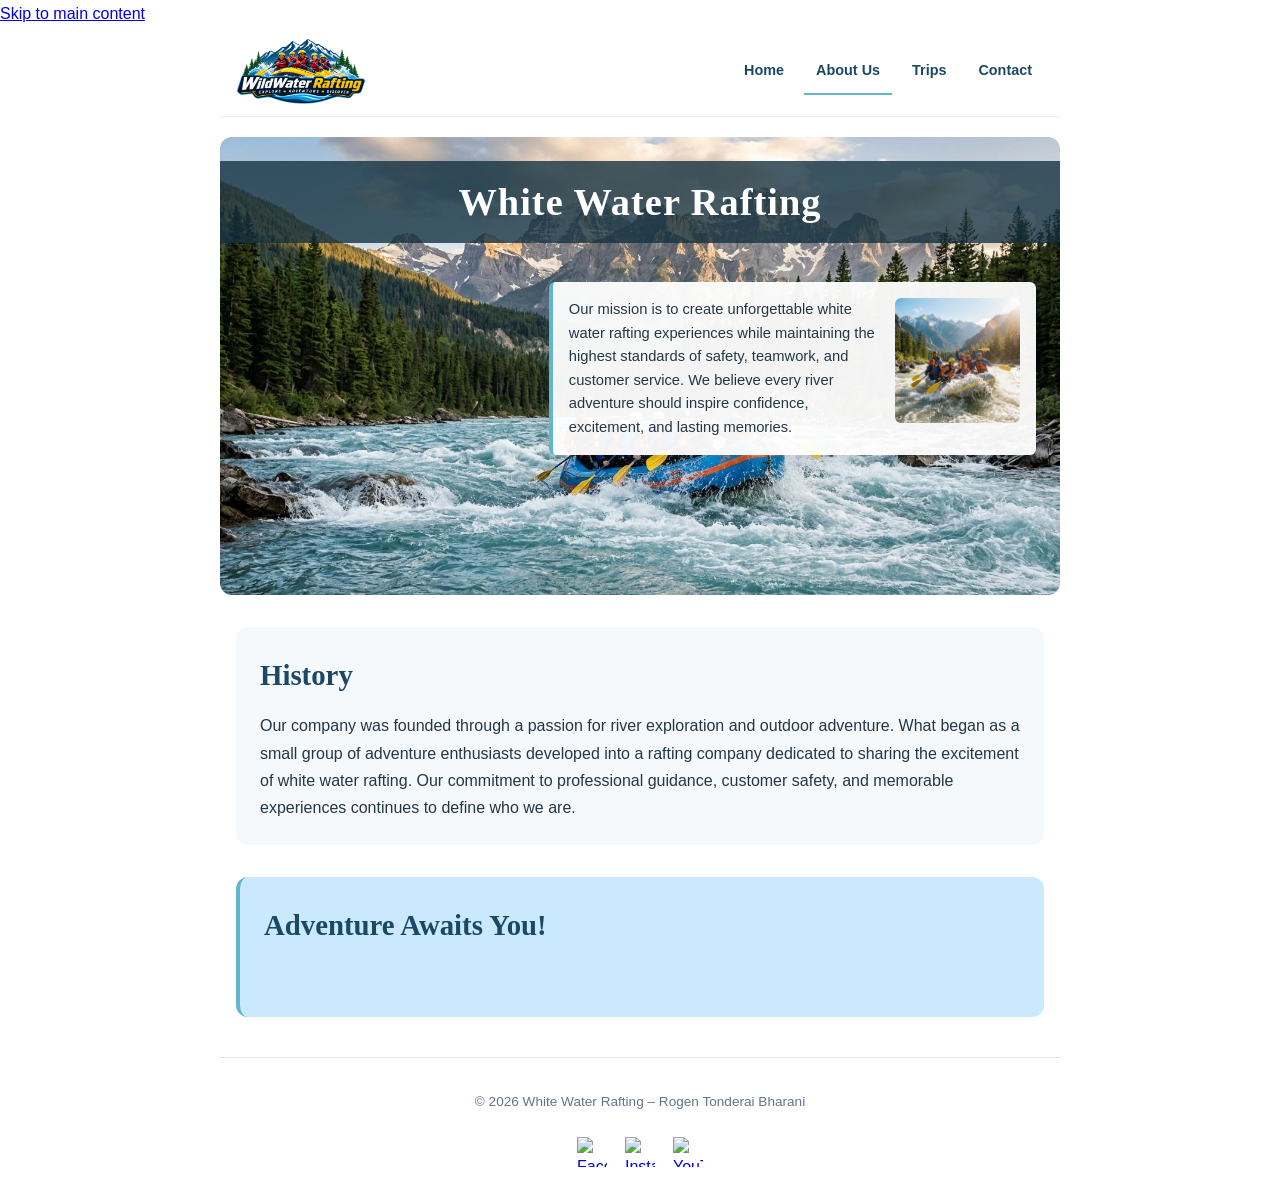
==== wwr/about us.html @ f20b165f "revamp" ====
<!DOCTYPE html>
<html lang="en">

<head>
    <meta charset="UTF-8">
    <meta name="viewport" content="width=device-width, initial-scale=1.0">
    <title>About Us | White Water Rafting</title>
    <meta name="description" content="Discover White Water Rafting, our history, mission, and passion for unforgettable river adventures.">
    <meta name="robots" content="index, follow">
    <link rel="canonical" href="https://example.com/about.html">
    <meta property="og:title" content="About Us | White Water Rafting">
    <meta property="og:description" content="Learn about our history, mission, and unforgettable white water rafting experiences.">
    <meta property="og:image" content="https://example.com/images/rafting-hero.jpg">
    <meta property="og:type" content="website">
    <link rel="stylesheet" href="styles/rafting.css" media="all" onload="this.onload=null;this.rel='stylesheet'">
    <!-- JSON‑LD Structured Data -->
    <script type="application/ld+json">
    {
      "@context": "https://schema.org",
      "@type": "Organization",
      "name": "White Water Rafting",
      "url": "https://example.com",
      "logo": "https://example.com/images/logo.png",
      "sameAs": [
        "https://www.facebook.com/",
        "https://www.instagram.com/",
        "https://www.youtube.com/"
      ]
    }
    </script>
    <!-- End JSON‑LD -->
    <meta charset="UTF-8">
    <meta name="viewport" content="width=device-width, initial-scale=1.0">

    <title>About Us | White Water Rafting</title>

    <meta name="description"
        content="Discover White Water Rafting, our history, mission, and passion for unforgettable river adventures.">

    <meta name="author" content="Rogen Tonderai Bharani">

    <link rel="stylesheet" href="styles/rafting.css">
</head>

<body>
    <a href="#main" class="skip-link">Skip to main content</a>

    <!-- HEADER: Company logo and primary navigation -->
    <header>

        <img
            src="images/logo.png"
            alt="White Water Rafting company logo"
        >

        <nav aria-label="Main navigation">
            <a href="index.html">Home</a>
            <a href="about.html" aria-current="page">About Us</a>
            <a href="trips.html">Trips</a>
            <a href="contact.html">Contact</a>
        </nav>

    </header>

    <!-- MAIN: Primary page content -->
    <main>

        <!-- HERO: Main image, heading, and mission article -->
        <div class="hero">

            <img
                src="images/rafting-hero.jpg"
                alt="A team of rafters navigating powerful white water rapids"
            >

            <h1>White Water Rafting</h1>

            <article>

                <img
                    src="images/happy-clients.jpg"
                    alt="Happy rafting clients enjoying their river adventure"
                >

                <p>
                    Our mission is to create unforgettable white water
                    rafting experiences while maintaining the highest
                    standards of safety, teamwork, and customer service.
                    We believe every river adventure should inspire
                    confidence, excitement, and lasting memories.
                </p>

            </article>

        </div>

        <!-- HISTORY SECTION -->
        <section>

            <h2>History</h2>

            <p>
                Our company was founded through a passion for river
                exploration and outdoor adventure. What began as a
                small group of adventure enthusiasts developed into
                a rafting company dedicated to sharing the excitement
                of white water rafting. Our commitment to professional
                guidance, customer safety, and memorable experiences
                continues to define who we are.
            </p>

        </section>

        <!-- ADVENTURE SECTION -->
        <section>

            <h2>Adventure Awaits You!</h2>

        </section>

    </main>

    <!-- FOOTER: Copyright and social media links -->
    <footer>

        <p>
            &copy; 2026 White Water Rafting
            &ndash; Rogen Tonderai Bharani
        </p>

        <nav class="socialmedia" aria-label="Social media">

            <a
                href="https://www.facebook.com/"
                target="_blank"
                rel="noopener noreferrer"
            >
                <img src="images/facebook.svg" alt="Facebook">
            </a>

            <a
                href="https://www.instagram.com/"
                target="_blank"
                rel="noopener noreferrer"
            >
                <img src="images/instagram.svg" alt="Instagram">
            </a>

            <a
                href="https://www.youtube.com/"
                target="_blank"
                rel="noopener noreferrer"
            >
                <img src="images/youtube.svg" alt="YouTube">
            </a>

        </nav>

    </footer>

</body>

</html>
---- wwr/styles/rafting.css ----
/* ==========================================================
   WHITE WATER RAFTING
   About Us Page
   Author: Rogen Tonderai Bharani
   File: wwr/styles/rafting.css
   ========================================================== */


/* 1. CSS VARIABLES
   Centralized design system
========================================================== */

:root {
    --primary-color: #1B4965;
    --secondary-color: #62B6CB;
    --accent1-color: #CAE9FF;
    --accent2-color: #F4A261;

    --text-color: #243746;
    --muted-color: #64748B;
    --white: #FFFFFF;
    --light-background: #F5F9FC;

    --heading-font: Georgia, "Times New Roman", serif;
    --body-font: Arial, Helvetica, sans-serif;

    --content-width: 840px;

    --small-radius: 6px;
    --medium-radius: 12px;

    --soft-shadow: 0 4px 16px rgba(27, 73, 101, 0.12);
}


/* 2. UNIVERSAL RESET
========================================================== */

* {
    margin: 0;
    padding: 0;
    box-sizing: border-box;
}


/* 3. BODY
========================================================== */

body {
    font-family: var(--body-font);
    color: var(--text-color);
    background-color: var(--white);
    line-height: 1.7;
}


/* 4. MAIN PAGE CONTAINER
========================================================== */

header,
main,
footer {
    width: 840px;
    max-width: 100%;
    margin: 0 auto;
}


/* 5. TYPOGRAPHY
========================================================== */

h1,
h2 {
    font-family: var(--heading-font);
    color: var(--primary-color);
}

h1 {
    font-size: 2.5rem;
    line-height: 1.2;
}

h2 {
    font-size: 1.8rem;
    margin-bottom: 12px;
}

p {
    color: var(--text-color);
}


/* 6. SHARED SPACING
   Required assignment selector
========================================================== */

nav,
p,
section,
article {
    margin: 16px;
    padding: 8px;
}


/* 7. HEADER
========================================================== */

header {
    display: flex;
    justify-content: space-between;
    align-items: center;
    gap: 20px;
    padding: 12px 16px;
    border-bottom: 1px solid #E5EDF2;
}

header img {
    display: block;
    width: auto;
    height: 65px;
    object-fit: contain;
}

header nav {
    display: flex;
    align-items: center;
    justify-content: flex-end;
    gap: 8px;
    margin: 0;
    padding: 0;
}

header nav a {
    color: var(--primary-color);
    text-decoration: none;
    font-size: 0.9rem;
    font-weight: 600;
    padding: 10px 12px;
    border-bottom: 2px solid transparent;
    transition: color 0.2s ease,
                border-color 0.2s ease;
}

header nav a:hover,
header nav a[aria-current="page"] {
    color: var(--primary-color);
    border-bottom-color: var(--secondary-color);
}

header nav a:focus-visible,
.socialmedia a:focus-visible {
    outline: 3px solid var(--accent2-color);
    outline-offset: 4px;
}


/* 8. HERO SECTION
========================================================== */

.hero {
    position: relative;
    overflow: hidden;
    margin-top: 20px;
    border-radius: var(--medium-radius);
    background-color: var(--primary-color);
}

.hero > img {
    display: block;
    width: 100%;
    height: auto;
    object-fit: cover;
}

/* Main heading overlay */

.hero h1 {
    position: absolute;
    top: 24px;
    left: 0;
    width: 100%;
    padding: 18px 12px;
    text-align: center;
    color: var(--white);
    font-size: 2.4rem;
    letter-spacing: 1px;
    background-color: rgba(18, 48, 63, 0.78);
}


/* 9. MISSION ARTICLE
========================================================== */

.hero article {
    position: absolute;
    top: 145px;
    right: 24px;
    width: 58%;
    margin: 0;
    padding: 16px;

    background-color: rgba(255, 255, 255, 0.95);
    border-left: 4px solid var(--secondary-color);
    border-radius: var(--small-radius);

    box-shadow: var(--soft-shadow);
}

.hero article p {
    margin: 0;
    padding: 0;
    font-size: 0.92rem;
    line-height: 1.6;
}

/* Mission image */

.hero article img {
    float: right;
    width: 125px;
    height: auto;
    margin: 0 0 8px 14px;
    border-radius: var(--small-radius);
}


/* 10. HISTORY AND ADVENTURE SECTIONS
========================================================== */

main section {
    margin-top: 32px;
    padding: 24px;
    border-radius: var(--medium-radius);
}

main section:first-of-type {
    background-color: var(--light-background);
}

main section:first-of-type p {
    margin: 0;
    padding: 0;
}

main section:last-of-type {
    min-height: 140px;
    background-color: var(--accent1-color);
    border-left: 4px solid var(--secondary-color);
}


/* 11. FOOTER
========================================================== */

footer {
    margin-top: 40px;
    padding: 20px 12px;
    text-align: center;
    border-top: 1px solid #DCE7ED;
}

footer p {
    margin: 8px;
    padding: 4px;
    color: var(--muted-color);
    font-size: 0.85rem;
}


/* 12. SOCIAL MEDIA
========================================================== */

.socialmedia {
    display: flex;
    justify-content: center;
    align-items: center;
    gap: 18px;
    margin: 12px 0 0;
    padding: 8px;
}

.socialmedia a {
    text-decoration: none;
    transition: transform 0.2s ease;
}

.socialmedia a:hover {
    transform: translateY(-3px);
}

.socialmedia img {
    display: block;
    width: 30px;
    height: 30px;
}


/* 13. TABLET RESPONSIVENESS
========================================================== */

@media (max-width: 700px) {

    header {
        flex-wrap: wrap;
        justify-content: center;
    }

    header nav {
        justify-content: center;
        flex-wrap: wrap;
    }

    .hero h1 {
        top: 16px;
        font-size: 1.8rem;
    }

    .hero article {
        top: 100px;
        right: 16px;
        width: 65%;
    }

}


/* 14. MOBILE RESPONSIVENESS
========================================================== */

@media (max-width: 600px) {

    header {
        flex-direction: column;
        gap: 8px;
    }

    header nav {
        width: 100%;
        justify-content: center;
        flex-wrap: wrap;
    }

    header nav a {
        padding: 8px;
        font-size: 0.85rem;
    }

    .hero {
        overflow: visible;
        border-radius: 0;
    }

    .hero h1 {
        top: 10px;
        padding: 10px;
        font-size: 1.35rem;
    }

    /* Article moves below the hero image */

    .hero article {
        position: static;
        width: auto;
        margin: 0;
        border-left: none;
        border-radius: 0;
        background-color: var(--light-background);
        box-shadow: none;
    }

    main section {
        margin: 20px 12px;
        padding: 18px;
    }

    main section:last-of-type {
        min-height: 110px;
    }

    footer {
        margin-top: 24px;
    }

}


/* 15. REDUCED MOTION ACCESSIBILITY
========================================================== */

@media (prefers-reduced-motion: reduce) {

    *,
    *::before,
    *::after {
        scroll-behavior: auto !important;
        transition-duration: 0.01ms !important;
        animation-duration: 0.01ms !important;
        animation-iteration-count: 1 !important;
    }

}
---- wwr/styles/rafting.css ----
/* ==========================================================
   WHITE WATER RAFTING
   About Us Page
   Author: Rogen Tonderai Bharani
   File: wwr/styles/rafting.css
   ========================================================== */


/* 1. CSS VARIABLES
   Centralized design system
========================================================== */

:root {
    --primary-color: #1B4965;
    --secondary-color: #62B6CB;
    --accent1-color: #CAE9FF;
    --accent2-color: #F4A261;

    --text-color: #243746;
    --muted-color: #64748B;
    --white: #FFFFFF;
    --light-background: #F5F9FC;

    --heading-font: Georgia, "Times New Roman", serif;
    --body-font: Arial, Helvetica, sans-serif;

    --content-width: 840px;

    --small-radius: 6px;
    --medium-radius: 12px;

    --soft-shadow: 0 4px 16px rgba(27, 73, 101, 0.12);
}


/* 2. UNIVERSAL RESET
========================================================== */

* {
    margin: 0;
    padding: 0;
    box-sizing: border-box;
}


/* 3. BODY
========================================================== */

body {
    font-family: var(--body-font);
    color: var(--text-color);
    background-color: var(--white);
    line-height: 1.7;
}


/* 4. MAIN PAGE CONTAINER
========================================================== */

header,
main,
footer {
    width: 840px;
    max-width: 100%;
    margin: 0 auto;
}


/* 5. TYPOGRAPHY
========================================================== */

h1,
h2 {
    font-family: var(--heading-font);
    color: var(--primary-color);
}

h1 {
    font-size: 2.5rem;
    line-height: 1.2;
}

h2 {
    font-size: 1.8rem;
    margin-bottom: 12px;
}

p {
    color: var(--text-color);
}


/* 6. SHARED SPACING
   Required assignment selector
========================================================== */

nav,
p,
section,
article {
    margin: 16px;
    padding: 8px;
}


/* 7. HEADER
========================================================== */

header {
    display: flex;
    justify-content: space-between;
    align-items: center;
    gap: 20px;
    padding: 12px 16px;
    border-bottom: 1px solid #E5EDF2;
}

header img {
    display: block;
    width: auto;
    height: 65px;
    object-fit: contain;
}

header nav {
    display: flex;
    align-items: center;
    justify-content: flex-end;
    gap: 8px;
    margin: 0;
    padding: 0;
}

header nav a {
    color: var(--primary-color);
    text-decoration: none;
    font-size: 0.9rem;
    font-weight: 600;
    padding: 10px 12px;
    border-bottom: 2px solid transparent;
    transition: color 0.2s ease,
                border-color 0.2s ease;
}

header nav a:hover,
header nav a[aria-current="page"] {
    color: var(--primary-color);
    border-bottom-color: var(--secondary-color);
}

header nav a:focus-visible,
.socialmedia a:focus-visible {
    outline: 3px solid var(--accent2-color);
    outline-offset: 4px;
}


/* 8. HERO SECTION
========================================================== */

.hero {
    position: relative;
    overflow: hidden;
    margin-top: 20px;
    border-radius: var(--medium-radius);
    background-color: var(--primary-color);
}

.hero > img {
    display: block;
    width: 100%;
    height: auto;
    object-fit: cover;
}

/* Main heading overlay */

.hero h1 {
    position: absolute;
    top: 24px;
    left: 0;
    width: 100%;
    padding: 18px 12px;
    text-align: center;
    color: var(--white);
    font-size: 2.4rem;
    letter-spacing: 1px;
    background-color: rgba(18, 48, 63, 0.78);
}


/* 9. MISSION ARTICLE
========================================================== */

.hero article {
    position: absolute;
    top: 145px;
    right: 24px;
    width: 58%;
    margin: 0;
    padding: 16px;

    background-color: rgba(255, 255, 255, 0.95);
    border-left: 4px solid var(--secondary-color);
    border-radius: var(--small-radius);

    box-shadow: var(--soft-shadow);
}

.hero article p {
    margin: 0;
    padding: 0;
    font-size: 0.92rem;
    line-height: 1.6;
}

/* Mission image */

.hero article img {
    float: right;
    width: 125px;
    height: auto;
    margin: 0 0 8px 14px;
    border-radius: var(--small-radius);
}


/* 10. HISTORY AND ADVENTURE SECTIONS
========================================================== */

main section {
    margin-top: 32px;
    padding: 24px;
    border-radius: var(--medium-radius);
}

main section:first-of-type {
    background-color: var(--light-background);
}

main section:first-of-type p {
    margin: 0;
    padding: 0;
}

main section:last-of-type {
    min-height: 140px;
    background-color: var(--accent1-color);
    border-left: 4px solid var(--secondary-color);
}


/* 11. FOOTER
========================================================== */

footer {
    margin-top: 40px;
    padding: 20px 12px;
    text-align: center;
    border-top: 1px solid #DCE7ED;
}

footer p {
    margin: 8px;
    padding: 4px;
    color: var(--muted-color);
    font-size: 0.85rem;
}


/* 12. SOCIAL MEDIA
========================================================== */

.socialmedia {
    display: flex;
    justify-content: center;
    align-items: center;
    gap: 18px;
    margin: 12px 0 0;
    padding: 8px;
}

.socialmedia a {
    text-decoration: none;
    transition: transform 0.2s ease;
}

.socialmedia a:hover {
    transform: translateY(-3px);
}

.socialmedia img {
    display: block;
    width: 30px;
    height: 30px;
}


/* 13. TABLET RESPONSIVENESS
========================================================== */

@media (max-width: 700px) {

    header {
        flex-wrap: wrap;
        justify-content: center;
    }

    header nav {
        justify-content: center;
        flex-wrap: wrap;
    }

    .hero h1 {
        top: 16px;
        font-size: 1.8rem;
    }

    .hero article {
        top: 100px;
        right: 16px;
        width: 65%;
    }

}


/* 14. MOBILE RESPONSIVENESS
========================================================== */

@media (max-width: 600px) {

    header {
        flex-direction: column;
        gap: 8px;
    }

    header nav {
        width: 100%;
        justify-content: center;
        flex-wrap: wrap;
    }

    header nav a {
        padding: 8px;
        font-size: 0.85rem;
    }

    .hero {
        overflow: visible;
        border-radius: 0;
    }

    .hero h1 {
        top: 10px;
        padding: 10px;
        font-size: 1.35rem;
    }

    /* Article moves below the hero image */

    .hero article {
        position: static;
        width: auto;
        margin: 0;
        border-left: none;
        border-radius: 0;
        background-color: var(--light-background);
        box-shadow: none;
    }

    main section {
        margin: 20px 12px;
        padding: 18px;
    }

    main section:last-of-type {
        min-height: 110px;
    }

    footer {
        margin-top: 24px;
    }

}


/* 15. REDUCED MOTION ACCESSIBILITY
========================================================== */

@media (prefers-reduced-motion: reduce) {

    *,
    *::before,
    *::after {
        scroll-behavior: auto !important;
        transition-duration: 0.01ms !important;
        animation-duration: 0.01ms !important;
        animation-iteration-count: 1 !important;
    }

}
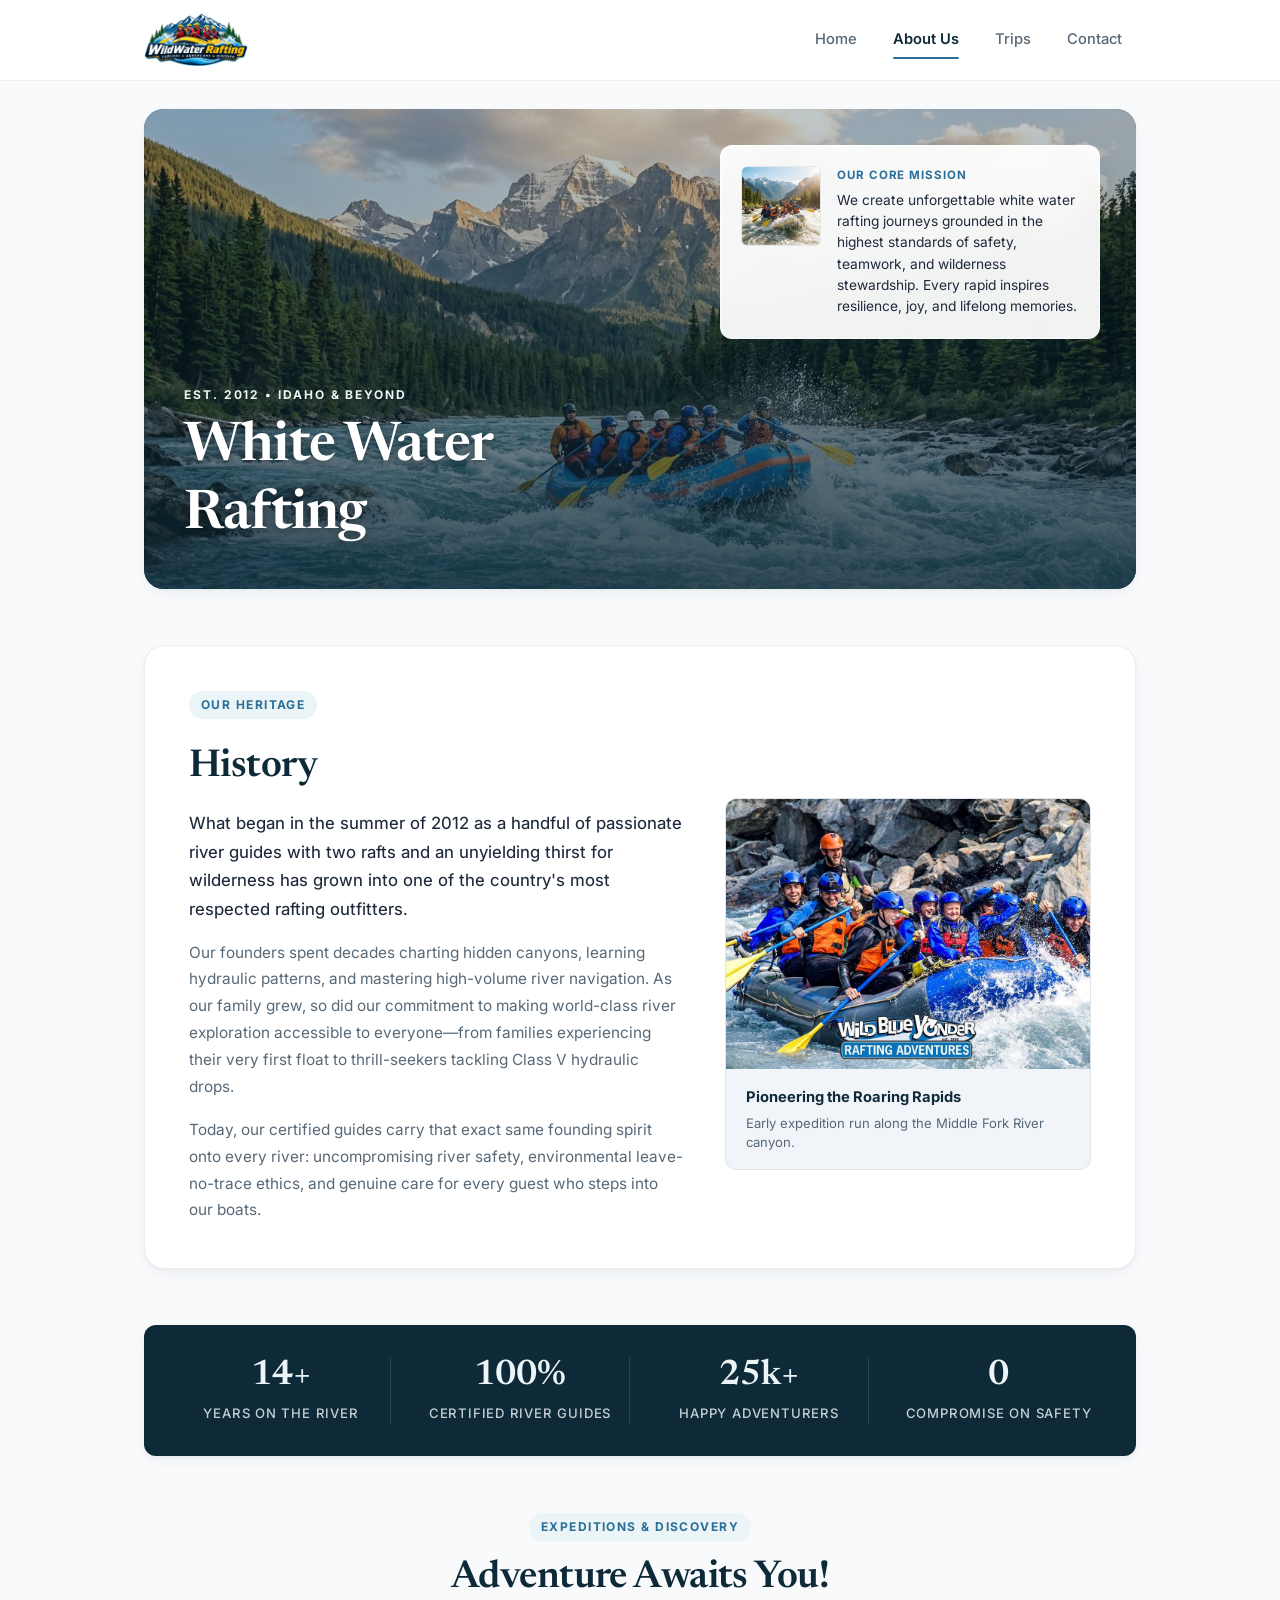
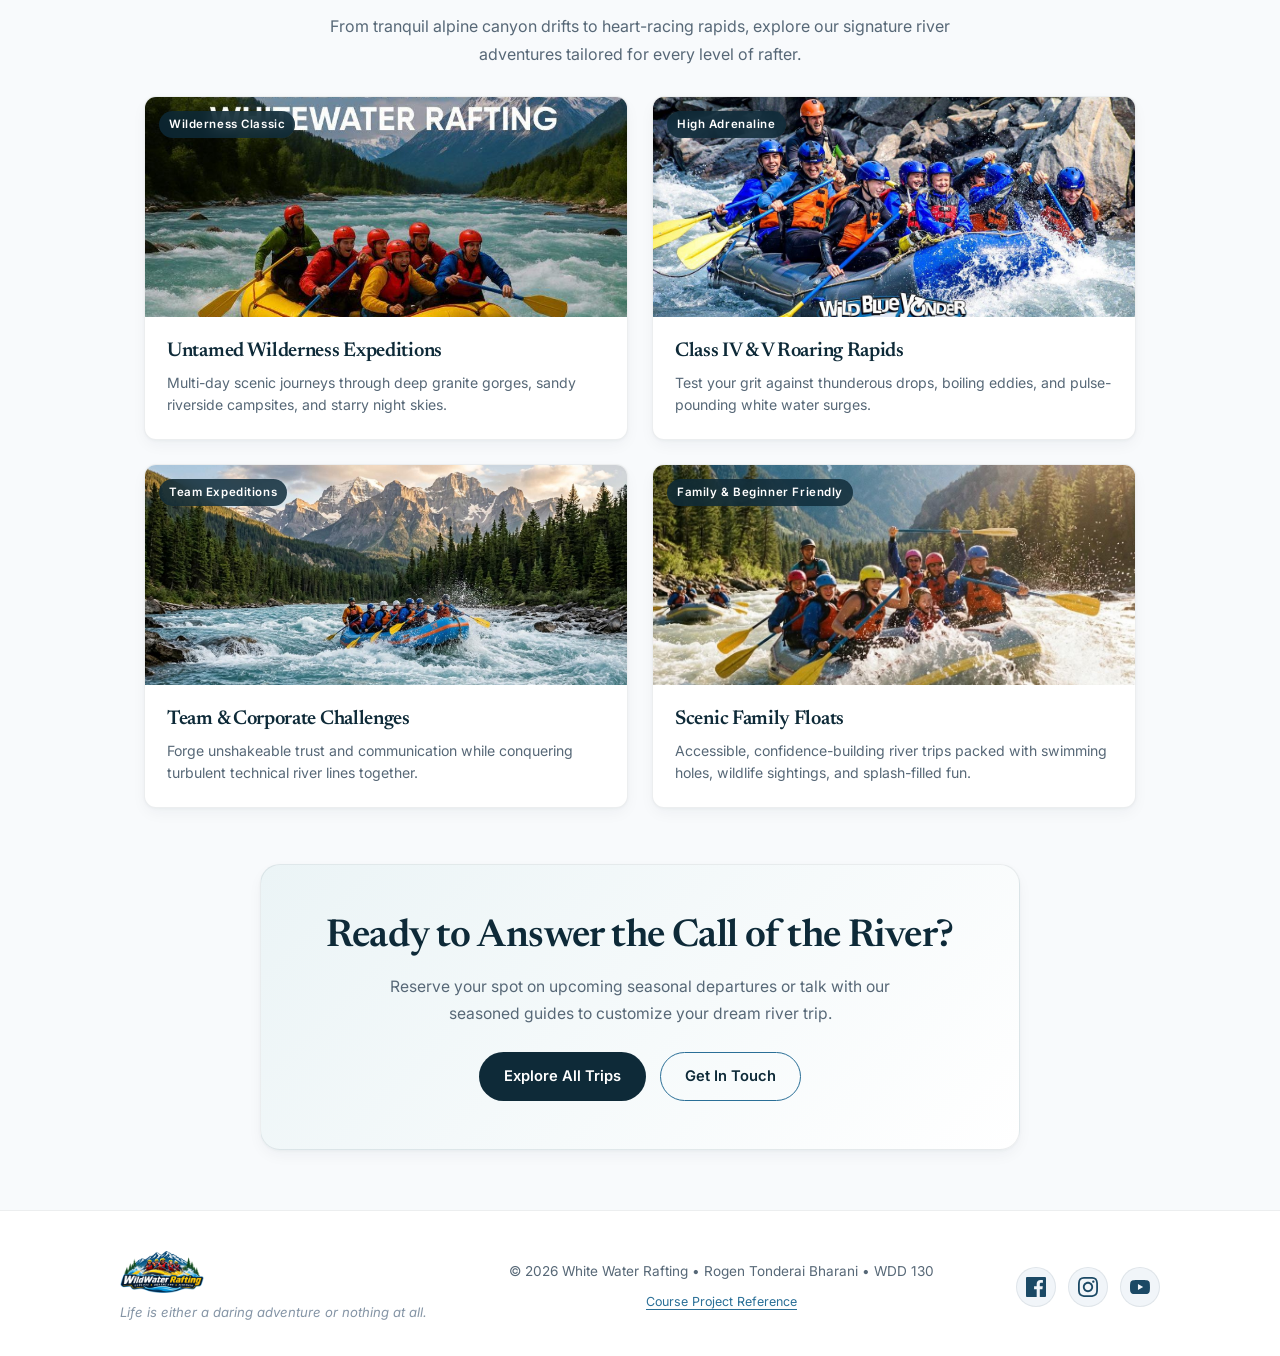
==== commit 172a972a: "Revamp WWR About Us page with minimalist HTML5/CSS3, responsive adventure gallery, and custom SVG so" ====
--- a/wwr/about us.html
+++ b/wwr/about us.html
@@ -1,4 +1,3 @@
-
 <!DOCTYPE html>
 <html lang="en">
 
@@ -6,22 +5,37 @@
     <meta charset="UTF-8">
     <meta name="viewport" content="width=device-width, initial-scale=1.0">
     <title>About Us | White Water Rafting</title>
-    <meta name="description" content="Discover White Water Rafting, our history, mission, and passion for unforgettable river adventures.">
+
+    <!-- Meta Description & SEO -->
+    <meta name="description"
+        content="Discover White Water Rafting: our history, dedicated guides, safety commitment, and breathtaking river expeditions across the wildest waters.">
+    <meta name="author" content="Rogen Tonderai Bharani">
     <meta name="robots" content="index, follow">
-    <link rel="canonical" href="https://example.com/about.html">
+
+    <!-- Open Graph Protocol -->
     <meta property="og:title" content="About Us | White Water Rafting">
-    <meta property="og:description" content="Learn about our history, mission, and unforgettable white water rafting experiences.">
-    <meta property="og:image" content="https://example.com/images/rafting-hero.jpg">
+    <meta property="og:description"
+        content="Learn about our history, mission, and unforgettable white water rafting adventures.">
+    <meta property="og:image" content="images/rafting-hero.jpg">
     <meta property="og:type" content="website">
-    <link rel="stylesheet" href="styles/rafting.css" media="all" onload="this.onload=null;this.rel='stylesheet'">
-    <!-- JSON‑LD Structured Data -->
+
+    <!-- Google Fonts: Inter & Newsreader for minimalist editorial style -->
+    <link rel="preconnect" href="https://fonts.googleapis.com">
+    <link rel="preconnect" href="https://fonts.gstatic.com" crossorigin>
+    <link href="https://fonts.googleapis.com/css2?family=Inter:wght@300;400;500;600;700&family=Newsreader:ital,opsz,wght@0,6..72,400;0,6..72,600;1,6..72,400&display=swap" rel="stylesheet">
+
+    <!-- Stylesheets -->
+    <link rel="stylesheet" href="styles/rafting.css">
+
+    <!-- JSON-LD Structured Data for Organization -->
     <script type="application/ld+json">
     {
       "@context": "https://schema.org",
-      "@type": "Organization",
+      "@type": "SportsActivityLocation",
       "name": "White Water Rafting",
-      "url": "https://example.com",
-      "logo": "https://example.com/images/logo.png",
+      "description": "Professional white water rafting expeditions and guided river adventures.",
+      "image": "images/rafting-hero.jpg",
+      "logo": "images/logo.png",
       "sameAs": [
         "https://www.facebook.com/",
         "https://www.instagram.com/",
@@ -29,134 +43,225 @@
       ]
     }
     </script>
-    <!-- End JSON‑LD -->
-    <meta charset="UTF-8">
-    <meta name="viewport" content="width=device-width, initial-scale=1.0">
-
-    <title>About Us | White Water Rafting</title>
-
-    <meta name="description"
-        content="Discover White Water Rafting, our history, mission, and passion for unforgettable river adventures.">
-
-    <meta name="author" content="Rogen Tonderai Bharani">
-
-    <link rel="stylesheet" href="styles/rafting.css">
 </head>
 
 <body>
-    <a href="#main" class="skip-link">Skip to main content</a>
-
-    <!-- HEADER: Company logo and primary navigation -->
-    <header>
-
-        <img
-            src="images/logo.png"
-            alt="White Water Rafting company logo"
-        >
-
-        <nav aria-label="Main navigation">
-            <a href="index.html">Home</a>
-            <a href="about.html" aria-current="page">About Us</a>
-            <a href="trips.html">Trips</a>
-            <a href="contact.html">Contact</a>
-        </nav>
-
+    <!-- Skip Navigation for Accessibility -->
+    <a href="#main-content" class="skip-link">Skip to main content</a>
+
+    <!-- ==================== HEADER ==================== -->
+    <header class="site-header">
+        <div class="header-inner">
+            <a href="index.html" class="logo-link" aria-label="White Water Rafting Home">
+                <img src="images/logo.png" alt="White Water Rafting Company Logo" class="site-logo" width="160" height="60">
+            </a>
+
+            <nav class="main-nav" aria-label="Main Navigation">
+                <a href="index.html" class="nav-link">Home</a>
+                <a href="about.html" class="nav-link active" aria-current="page">About Us</a>
+                <a href="trips.html" class="nav-link">Trips</a>
+                <a href="contact.html" class="nav-link">Contact</a>
+            </nav>
+        </div>
     </header>
 
-    <!-- MAIN: Primary page content -->
-    <main>
-
-        <!-- HERO: Main image, heading, and mission article -->
+    <!-- ==================== MAIN ==================== -->
+    <main id="main-content" class="site-main">
+
+        <!-- HERO SECTION -->
         <div class="hero">
-
-            <img
-                src="images/rafting-hero.jpg"
-                alt="A team of rafters navigating powerful white water rapids"
-            >
-
-            <h1>White Water Rafting</h1>
-
-            <article>
-
-                <img
-                    src="images/happy-clients.jpg"
-                    alt="Happy rafting clients enjoying their river adventure"
-                >
-
-                <p>
-                    Our mission is to create unforgettable white water
-                    rafting experiences while maintaining the highest
-                    standards of safety, teamwork, and customer service.
-                    We believe every river adventure should inspire
-                    confidence, excitement, and lasting memories.
+            <img src="images/rafting-hero.jpg"
+                alt="A skilled crew of rafters navigating churning white water rapids"
+                class="hero-img"
+                loading="eager">
+
+            <div class="hero-overlay"></div>
+
+            <div class="hero-content">
+                <span class="hero-tag">EST. 2012 &bull; IDAHO &amp; BEYOND</span>
+                <h1>White Water Rafting</h1>
+            </div>
+
+            <!-- MISSION ARTICLE OVERLAY / CARD -->
+            <article class="hero-article">
+                <img src="images/happy-clients.jpg"
+                    alt="Smiling rafters celebrating a safe and exhilarating river run"
+                    class="mission-img">
+                <div class="mission-content">
+                    <span class="eyebrow">Our Core Mission</span>
+                    <p>
+                        We create unforgettable white water rafting journeys grounded in the highest standards of safety, teamwork, and wilderness stewardship. Every rapid inspires resilience, joy, and lifelong memories.
+                    </p>
+                </div>
+            </article>
+        </div>
+
+        <!-- HISTORY SECTION -->
+        <section class="history-section">
+            <div class="section-badge">Our Heritage</div>
+            <div class="history-grid">
+                <div class="history-text">
+                    <h2>History</h2>
+                    <p class="lead-paragraph">
+                        What began in the summer of 2012 as a handful of passionate river guides with two rafts and an unyielding thirst for wilderness has grown into one of the country's most respected rafting outfitters.
+                    </p>
+                    <p>
+                        Our founders spent decades charting hidden canyons, learning hydraulic patterns, and mastering high-volume river navigation. As our family grew, so did our commitment to making world-class river exploration accessible to everyone—from families experiencing their very first float to thrill-seekers tackling Class V hydraulic drops.
+                    </p>
+                    <p>
+                        Today, our certified guides carry that exact same founding spirit onto every river: uncompromising river safety, environmental leave-no-trace ethics, and genuine care for every guest who steps into our boats.
+                    </p>
+                </div>
+                <div class="history-media">
+                    <figure class="media-card">
+                        <img src="images/hero-rapids.jpg"
+                            alt="Guides maneuvering through a powerful standing river wave"
+                            loading="lazy">
+                        <figcaption>
+                            <strong>Pioneering the Roaring Rapids</strong>
+                            <span>Early expedition run along the Middle Fork River canyon.</span>
+                        </figcaption>
+                    </figure>
+                </div>
+            </div>
+        </section>
+
+        <!-- STATS / VALUES STRIP -->
+        <section class="values-strip" aria-label="Company Highlights">
+            <div class="value-item">
+                <span class="value-num">14+</span>
+                <span class="value-label">Years on the River</span>
+            </div>
+            <div class="value-item">
+                <span class="value-num">100%</span>
+                <span class="value-label">Certified River Guides</span>
+            </div>
+            <div class="value-item">
+                <span class="value-num">25k+</span>
+                <span class="value-label">Happy Adventurers</span>
+            </div>
+            <div class="value-item">
+                <span class="value-num">0</span>
+                <span class="value-label">Compromise on Safety</span>
+            </div>
+        </section>
+
+        <!-- ADVENTURE SECTION -->
+        <section class="adventure-section">
+            <div class="adventure-header">
+                <span class="section-badge">Expeditions &amp; Discovery</span>
+                <h2>Adventure Awaits You!</h2>
+                <p class="section-subtext">
+                    From tranquil alpine canyon drifts to heart-racing rapids, explore our signature river adventures tailored for every level of rafter.
                 </p>
-
-            </article>
-
+            </div>
+
+            <!-- ADVENTURE GALLERY GRID -->
+            <div class="adventure-grid">
+                <!-- Card 1 -->
+                <figure class="adventure-card">
+                    <div class="card-img-wrap">
+                        <img src="images/The Wildest Rivers for Whitewater Rafting - World Rivers.jpg"
+                            alt="Sweeping panoramic canyon view of the wildest whitewater rivers in the world"
+                            loading="lazy">
+                        <span class="card-tag">Wilderness Classic</span>
+                    </div>
+                    <figcaption class="card-caption">
+                        <h3>Untamed Wilderness Expeditions</h3>
+                        <p>Multi-day scenic journeys through deep granite gorges, sandy riverside campsites, and starry night skies.</p>
+                    </figcaption>
+                </figure>
+
+                <!-- Card 2 -->
+                <figure class="adventure-card">
+                    <div class="card-img-wrap">
+                        <img src="images/hero-rapids.jpg"
+                            alt="Raft cutting through torrential Class V rapids"
+                            loading="lazy">
+                        <span class="card-tag">High Adrenaline</span>
+                    </div>
+                    <figcaption class="card-caption">
+                        <h3>Class IV &amp; V Roaring Rapids</h3>
+                        <p>Test your grit against thunderous drops, boiling eddies, and pulse-pounding white water surges.</p>
+                    </figcaption>
+                </figure>
+
+                <!-- Card 3 -->
+                <figure class="adventure-card">
+                    <div class="card-img-wrap">
+                        <img src="images/rafting-hero.jpg"
+                            alt="Unified rafting team paddling synchronously through whitewater"
+                            loading="lazy">
+                        <span class="card-tag">Team Expeditions</span>
+                    </div>
+                    <figcaption class="card-caption">
+                        <h3>Team &amp; Corporate Challenges</h3>
+                        <p>Forge unshakeable trust and communication while conquering turbulent technical river lines together.</p>
+                    </figcaption>
+                </figure>
+
+                <!-- Card 4 -->
+                <figure class="adventure-card">
+                    <div class="card-img-wrap">
+                        <img src="images/happy-clients.jpg"
+                            alt="Group of laughing guests in safety helmets and life vests"
+                            loading="lazy">
+                        <span class="card-tag">Family &amp; Beginner Friendly</span>
+                    </div>
+                    <figcaption class="card-caption">
+                        <h3>Scenic Family Floats</h3>
+                        <p>Accessible, confidence-building river trips packed with swimming holes, wildlife sightings, and splash-filled fun.</p>
+                    </figcaption>
+                </figure>
+            </div>
+        </section>
+
+        <!-- MINIMALIST CALL TO ACTION -->
+        <section class="cta-section">
+            <div class="cta-box">
+                <h2>Ready to Answer the Call of the River?</h2>
+                <p>Reserve your spot on upcoming seasonal departures or talk with our seasoned guides to customize your dream river trip.</p>
+                <div class="cta-actions">
+                    <a href="trips.html" class="btn btn-primary">Explore All Trips</a>
+                    <a href="contact.html" class="btn btn-secondary">Get In Touch</a>
+                </div>
+            </div>
+        </section>
+
+    </main>
+
+    <!-- ==================== FOOTER ==================== -->
+    <footer class="site-footer">
+        <div class="footer-inner">
+            <div class="footer-brand">
+                <a href="index.html" class="footer-logo-link">
+                    <img src="images/logo.png" alt="White Water Rafting" width="130" height="48">
+                </a>
+                <p class="tagline">Life is either a daring adventure or nothing at all.</p>
+            </div>
+
+            <div class="footer-meta">
+                <p class="copyright">
+                    &copy; 2026 White Water Rafting &bull; Rogen Tonderai Bharani &bull; WDD 130
+                </p>
+                <p class="wireframe-note">
+                    <a href="https://byui-wdd.github.io/wdd130/rafting/about.html" target="_blank" rel="noopener">Course Project Reference</a>
+                </p>
+            </div>
+
+            <!-- SOCIAL MEDIA WITH CUSTOM MINIMALIST SVGs -->
+            <nav class="socialmedia" aria-label="Social media channels">
+                <a href="https://www.facebook.com/" target="_blank" rel="noopener noreferrer" aria-label="Follow us on Facebook">
+                    <img src="images/facebook.svg" alt="Facebook icon" width="22" height="22">
+                </a>
+                <a href="https://www.instagram.com/" target="_blank" rel="noopener noreferrer" aria-label="Follow us on Instagram">
+                    <img src="images/instagram.svg" alt="Instagram icon" width="22" height="22">
+                </a>
+                <a href="https://www.youtube.com/" target="_blank" rel="noopener noreferrer" aria-label="Follow our YouTube Channel">
+                    <img src="images/youtube.svg" alt="YouTube icon" width="22" height="22">
+                </a>
+            </nav>
         </div>
-
-        <!-- HISTORY SECTION -->
-        <section>
-
-            <h2>History</h2>
-
-            <p>
-                Our company was founded through a passion for river
-                exploration and outdoor adventure. What began as a
-                small group of adventure enthusiasts developed into
-                a rafting company dedicated to sharing the excitement
-                of white water rafting. Our commitment to professional
-                guidance, customer safety, and memorable experiences
-                continues to define who we are.
-            </p>
-
-        </section>
-
-        <!-- ADVENTURE SECTION -->
-        <section>
-
-            <h2>Adventure Awaits You!</h2>
-
-        </section>
-
-    </main>
-
-    <!-- FOOTER: Copyright and social media links -->
-    <footer>
-
-        <p>
-            &copy; 2026 White Water Rafting
-            &ndash; Rogen Tonderai Bharani
-        </p>
-
-        <nav class="socialmedia" aria-label="Social media">
-
-            <a
-                href="https://www.facebook.com/"
-                target="_blank"
-                rel="noopener noreferrer"
-            >
-                <img src="images/facebook.svg" alt="Facebook">
-            </a>
-
-            <a
-                href="https://www.instagram.com/"
-                target="_blank"
-                rel="noopener noreferrer"
-            >
-                <img src="images/instagram.svg" alt="Instagram">
-            </a>
-
-            <a
-                href="https://www.youtube.com/"
-                target="_blank"
-                rel="noopener noreferrer"
-            >
-                <img src="images/youtube.svg" alt="YouTube">
-            </a>
-
-        </nav>
-
     </footer>
 
 </body>
--- a/wwr/styles/rafting.css
+++ b/wwr/styles/rafting.css
@@ -1,403 +1,935 @@
-
-/* ==========================================================
+/* ==========================================================================
    WHITE WATER RAFTING
-   About Us Page
+   Minimalist & Professional Design System
+   Course: WDD 130 | Web Fundamentals
    Author: Rogen Tonderai Bharani
-   File: wwr/styles/rafting.css
-   ========================================================== */
-
-
-/* 1. CSS VARIABLES
-   Centralized design system
-========================================================== */
-
+   File: styles/rafting.css
+   ========================================================================== */
+
+/* --------------------------------------------------------------------------
+   1. DESIGN TOKENS & CSS VARIABLES
+   -------------------------------------------------------------------------- */
 :root {
-    --primary-color: #1B4965;
-    --secondary-color: #62B6CB;
-    --accent1-color: #CAE9FF;
-    --accent2-color: #F4A261;
-
-    --text-color: #243746;
-    --muted-color: #64748B;
-    --white: #FFFFFF;
-    --light-background: #F5F9FC;
-
-    --heading-font: Georgia, "Times New Roman", serif;
-    --body-font: Arial, Helvetica, sans-serif;
-
-    --content-width: 840px;
-
-    --small-radius: 6px;
-    --medium-radius: 12px;
-
-    --soft-shadow: 0 4px 16px rgba(27, 73, 101, 0.12);
-}
-
-
-/* 2. UNIVERSAL RESET
-========================================================== */
-
-* {
+    /* Brand Palette - Minimalist River & Earth Tones */
+    --primary-color: #0E2A38;       /* Deep River Abyss */
+    --primary-dark: #071922;        /* Midnight Blue */
+    --secondary-color: #2A6F97;     /* Alpine River Current */
+    --accent-light: #EBF4F6;        /* Glacial Mist */
+    --accent-warm: #E07A5F;         /* Canyon Terracotta */
+    --accent-warm-hover: #CC654A;
+
+    /* Neutrals & Surfaces */
+    --canvas-bg: #F8FAFC;           /* Minimalist Soft White */
+    --card-bg: #FFFFFF;
+    --card-surface-subtle: #F1F5F9;
+    --border-color: rgba(14, 42, 56, 0.08);
+    --border-hover: rgba(14, 42, 56, 0.18);
+
+    /* Typography Colors */
+    --text-primary: #1E293B;        /* Slate Charcoal */
+    --text-secondary: #576877;      /* River Slate */
+    --text-muted: #8494A5;
+    --text-inverse: #FFFFFF;
+
+    /* Font Families */
+    --font-heading: 'Newsreader', Georgia, 'Times New Roman', serif;
+    --font-body: 'Inter', -apple-system, BlinkMacSystemFont, 'Segoe UI', Roboto, sans-serif;
+
+    /* Layout Dimensions */
+    --site-max-width: 1040px;
+    --site-gutter: 24px;
+    --radius-sm: 6px;
+    --radius-md: 12px;
+    --radius-lg: 20px;
+    --radius-full: 9999px;
+
+    /* Subtle Modern Shadows */
+    --shadow-subtle: 0 1px 3px rgba(14, 42, 56, 0.04), 0 6px 16px -2px rgba(14, 42, 56, 0.05);
+    --shadow-elevated: 0 4px 6px -1px rgba(14, 42, 56, 0.05), 0 16px 32px -4px rgba(14, 42, 56, 0.10);
+    --shadow-float: 0 20px 40px -10px rgba(14, 42, 56, 0.22);
+
+    /* Smooth Transitions */
+    --transition-fast: 0.18s ease;
+    --transition-base: 0.28s cubic-bezier(0.16, 1, 0.3, 1);
+}
+
+/* --------------------------------------------------------------------------
+   2. MODERN CSS RESET & ACCESSIBILITY
+   -------------------------------------------------------------------------- */
+*,
+*::before,
+*::after {
+    box-sizing: border-box;
     margin: 0;
     padding: 0;
-    box-sizing: border-box;
-}
-
-
-/* 3. BODY
-========================================================== */
+}
+
+html {
+    scroll-behavior: smooth;
+    -webkit-text-size-adjust: 100%;
+}
 
 body {
-    font-family: var(--body-font);
-    color: var(--text-color);
-    background-color: var(--white);
+    min-height: 100vh;
+    font-family: var(--font-body);
+    font-size: 1rem;
     line-height: 1.7;
-}
-
-
-/* 4. MAIN PAGE CONTAINER
-========================================================== */
-
-header,
-main,
-footer {
-    width: 840px;
+    color: var(--text-primary);
+    background-color: var(--canvas-bg);
+    -webkit-font-smoothing: antialiased;
+    -moz-osx-font-smoothing: grayscale;
+}
+
+img,
+picture,
+svg {
+    display: block;
     max-width: 100%;
+    height: auto;
+}
+
+a {
+    color: inherit;
+    text-decoration: none;
+    transition: color var(--transition-fast);
+}
+
+/* Skip Link for Keyboard Accessibility */
+.skip-link {
+    position: absolute;
+    top: -100px;
+    left: 24px;
+    z-index: 1000;
+    background: var(--primary-color);
+    color: var(--text-inverse);
+    padding: 10px 18px;
+    border-radius: var(--radius-sm);
+    font-weight: 600;
+    font-size: 0.88rem;
+    box-shadow: var(--shadow-elevated);
+    transition: top 0.2s ease;
+}
+
+.skip-link:focus {
+    top: 16px;
+}
+
+:focus-visible {
+    outline: 2px solid var(--accent-warm);
+    outline-offset: 3px;
+}
+
+/* --------------------------------------------------------------------------
+   3. TYPOGRAPHY & SHARED UTILITIES
+   -------------------------------------------------------------------------- */
+h1,
+h2,
+h3 {
+    font-family: var(--font-heading);
+    color: var(--primary-color);
+    line-height: 1.25;
+    font-weight: 600;
+    letter-spacing: -0.015em;
+}
+
+h1 {
+    font-size: clamp(2.2rem, 5vw, 3.4rem);
+}
+
+h2 {
+    font-size: clamp(1.75rem, 3.5vw, 2.4rem);
+}
+
+h3 {
+    font-size: 1.25rem;
+}
+
+p {
+    color: var(--text-secondary);
+    font-size: 0.96rem;
+    line-height: 1.75;
+}
+
+.section-badge {
+    display: inline-block;
+    font-size: 0.75rem;
+    font-weight: 700;
+    letter-spacing: 0.12em;
+    text-transform: uppercase;
+    color: var(--secondary-color);
+    background-color: var(--accent-light);
+    padding: 4px 12px;
+    border-radius: var(--radius-full);
+    margin-bottom: 12px;
+}
+
+/* --------------------------------------------------------------------------
+   4. SITE HEADER & NAVIGATION
+   -------------------------------------------------------------------------- */
+.site-header {
+    background-color: rgba(255, 255, 255, 0.92);
+    backdrop-filter: blur(10px);
+    -webkit-backdrop-filter: blur(10px);
+    border-bottom: 1px solid var(--border-color);
+    position: sticky;
+    top: 0;
+    z-index: 90;
+    transition: all var(--transition-fast);
+}
+
+.header-inner {
+    max-width: var(--site-max-width);
     margin: 0 auto;
-}
-
-
-/* 5. TYPOGRAPHY
-========================================================== */
-
-h1,
-h2 {
-    font-family: var(--heading-font);
-    color: var(--primary-color);
-}
-
-h1 {
-    font-size: 2.5rem;
-    line-height: 1.2;
-}
-
-h2 {
-    font-size: 1.8rem;
-    margin-bottom: 12px;
-}
-
-p {
-    color: var(--text-color);
-}
-
-
-/* 6. SHARED SPACING
-   Required assignment selector
-========================================================== */
-
-nav,
-p,
-section,
-article {
-    margin: 16px;
-    padding: 8px;
-}
-
-
-/* 7. HEADER
-========================================================== */
-
-header {
+    padding: 14px var(--site-gutter);
     display: flex;
     justify-content: space-between;
     align-items: center;
-    gap: 20px;
-    padding: 12px 16px;
-    border-bottom: 1px solid #E5EDF2;
-}
-
-header img {
-    display: block;
+    gap: 24px;
+}
+
+.logo-link {
+    display: flex;
+    align-items: center;
+}
+
+.site-logo {
+    height: 52px;
     width: auto;
-    height: 65px;
     object-fit: contain;
-}
-
-header nav {
+    transition: transform var(--transition-fast);
+}
+
+.logo-link:hover .site-logo {
+    transform: scale(1.02);
+}
+
+.main-nav {
     display: flex;
     align-items: center;
-    justify-content: flex-end;
     gap: 8px;
-    margin: 0;
-    padding: 0;
-}
-
-header nav a {
+}
+
+.nav-link {
+    font-size: 0.92rem;
+    font-weight: 500;
+    color: var(--text-secondary);
+    padding: 8px 14px;
+    border-radius: var(--radius-sm);
+    position: relative;
+    transition: all var(--transition-fast);
+}
+
+.nav-link:hover {
     color: var(--primary-color);
-    text-decoration: none;
-    font-size: 0.9rem;
+    background-color: var(--card-surface-subtle);
+}
+
+.nav-link.active,
+.nav-link[aria-current="page"] {
+    color: var(--primary-color);
     font-weight: 600;
-    padding: 10px 12px;
-    border-bottom: 2px solid transparent;
-    transition: color 0.2s ease,
-                border-color 0.2s ease;
-}
-
-header nav a:hover,
-header nav a[aria-current="page"] {
-    color: var(--primary-color);
-    border-bottom-color: var(--secondary-color);
-}
-
-header nav a:focus-visible,
-.socialmedia a:focus-visible {
-    outline: 3px solid var(--accent2-color);
-    outline-offset: 4px;
-}
-
-
-/* 8. HERO SECTION
-========================================================== */
-
+}
+
+.nav-link.active::after,
+.nav-link[aria-current="page"]::after {
+    content: '';
+    position: absolute;
+    bottom: 2px;
+    left: 14px;
+    right: 14px;
+    height: 2px;
+    background-color: var(--secondary-color);
+    border-radius: 2px;
+}
+
+/* --------------------------------------------------------------------------
+   5. MAIN CONTAINER
+   -------------------------------------------------------------------------- */
+.site-main {
+    max-width: var(--site-max-width);
+    margin: 0 auto;
+    padding: 28px var(--site-gutter) 60px;
+    display: flex;
+    flex-direction: column;
+    gap: 56px;
+}
+
+/* --------------------------------------------------------------------------
+   6. HERO SECTION
+   -------------------------------------------------------------------------- */
 .hero {
     position: relative;
+    width: 100%;
+    min-height: 480px;
+    border-radius: var(--radius-lg);
     overflow: hidden;
-    margin-top: 20px;
-    border-radius: var(--medium-radius);
     background-color: var(--primary-color);
-}
-
+    box-shadow: var(--shadow-subtle);
+    display: flex;
+    align-items: flex-end;
+}
+
+.hero-img,
 .hero > img {
-    display: block;
+    position: absolute;
+    inset: 0;
     width: 100%;
-    height: auto;
+    height: 100%;
     object-fit: cover;
-}
-
-/* Main heading overlay */
-
-.hero h1 {
+    object-position: center 38%;
+    transition: transform 0.8s cubic-bezier(0.16, 1, 0.3, 1);
+}
+
+.hero:hover .hero-img,
+.hero:hover > img {
+    transform: scale(1.025);
+}
+
+/* Minimalist Dark Gradient Overlay */
+.hero-overlay {
     position: absolute;
-    top: 24px;
-    left: 0;
-    width: 100%;
-    padding: 18px 12px;
-    text-align: center;
-    color: var(--white);
-    font-size: 2.4rem;
-    letter-spacing: 1px;
-    background-color: rgba(18, 48, 63, 0.78);
-}
-
-
-/* 9. MISSION ARTICLE
-========================================================== */
-
+    inset: 0;
+    background: linear-gradient(
+        180deg,
+        rgba(14, 42, 56, 0.25) 0%,
+        rgba(14, 42, 56, 0.45) 50%,
+        rgba(14, 42, 56, 0.82) 100%
+    );
+    pointer-events: none;
+}
+
+/* Hero Content & Heading */
+.hero-content {
+    position: relative;
+    z-index: 2;
+    padding: 40px;
+    max-width: 540px;
+}
+
+.hero-tag {
+    display: inline-block;
+    font-size: 0.75rem;
+    font-weight: 700;
+    letter-spacing: 0.16em;
+    color: var(--accent-light);
+    margin-bottom: 8px;
+    text-shadow: 0 1px 3px rgba(0, 0, 0, 0.4);
+}
+
+.hero h1,
+.hero-content h1 {
+    color: var(--text-inverse);
+    margin-bottom: 0;
+    text-shadow: 0 2px 10px rgba(0, 0, 0, 0.45);
+}
+
+/* Floating Mission Article */
+.hero-article,
 .hero article {
     position: absolute;
-    top: 145px;
-    right: 24px;
-    width: 58%;
+    top: 36px;
+    right: 36px;
+    z-index: 3;
+    max-width: 380px;
+    background: rgba(255, 255, 255, 0.94);
+    backdrop-filter: blur(14px);
+    -webkit-backdrop-filter: blur(14px);
+    border: 1px solid rgba(255, 255, 255, 0.7);
+    border-radius: var(--radius-md);
+    padding: 20px;
+    box-shadow: var(--shadow-float);
+    display: flex;
+    gap: 16px;
+    align-items: flex-start;
+    transition: transform var(--transition-base), box-shadow var(--transition-base);
+}
+
+.hero-article:hover,
+.hero article:hover {
+    transform: translateY(-3px);
+    box-shadow: 0 24px 48px -8px rgba(14, 42, 56, 0.28);
+}
+
+.mission-img,
+.hero article img {
+    width: 80px;
+    height: 80px;
+    border-radius: var(--radius-sm);
+    object-fit: cover;
+    flex-shrink: 0;
+    border: 1px solid var(--border-color);
+}
+
+.mission-content {
+    flex: 1;
+}
+
+.mission-content .eyebrow {
+    display: block;
+    font-size: 0.72rem;
+    font-weight: 700;
+    text-transform: uppercase;
+    letter-spacing: 0.08em;
+    color: var(--secondary-color);
+    margin-bottom: 4px;
+}
+
+.mission-content p,
+.hero article p {
+    font-size: 0.86rem;
+    line-height: 1.55;
+    color: var(--text-primary);
     margin: 0;
-    padding: 16px;
-
-    background-color: rgba(255, 255, 255, 0.95);
-    border-left: 4px solid var(--secondary-color);
-    border-radius: var(--small-radius);
-
-    box-shadow: var(--soft-shadow);
-}
-
-.hero article p {
+}
+
+/* ----------------------------------------------------------
+   7. HISTORY SECTION
+   ---------------------------------------------------------- */
+.history-section {
+    background-color: var(--card-bg);
+    border: 1px solid var(--border-color);
+    border-radius: var(--radius-lg);
+    padding: 44px;
+    box-shadow: var(--shadow-subtle);
+}
+
+.history-grid {
+    display: grid;
+    grid-template-columns: 1.15fr 0.85fr;
+    gap: 40px;
+    align-items: center;
+    margin-top: 12px;
+}
+
+.history-text h2 {
+    margin-bottom: 18px;
+}
+
+.history-text p {
+    margin-bottom: 16px;
+}
+
+.history-text p:last-child {
+    margin-bottom: 0;
+}
+
+.history-text .lead-paragraph {
+    font-size: 1.05rem;
+    color: var(--text-primary);
+    font-weight: 450;
+    line-height: 1.7;
+}
+
+/* Framed Media Card */
+.media-card {
+    background-color: var(--card-surface-subtle);
+    border: 1px solid var(--border-color);
+    border-radius: var(--radius-md);
+    overflow: hidden;
+    transition: transform var(--transition-base), box-shadow var(--transition-base);
+}
+
+.media-card:hover {
+    transform: translateY(-4px);
+    box-shadow: var(--shadow-elevated);
+}
+
+.media-card img {
+    width: 100%;
+    height: 270px;
+    object-fit: cover;
+}
+
+.media-card figcaption {
+    padding: 16px 20px;
+}
+
+.media-card figcaption strong {
+    display: block;
+    font-size: 0.92rem;
+    color: var(--primary-color);
+    margin-bottom: 4px;
+}
+
+.media-card figcaption span {
+    font-size: 0.82rem;
+    color: var(--text-secondary);
+    line-height: 1.5;
+    display: block;
+}
+
+/* ----------------------------------------------------------
+   8. STATS & VALUES STRIP
+   ---------------------------------------------------------- */
+.values-strip {
+    display: grid;
+    grid-template-columns: repeat(4, 1fr);
+    gap: 20px;
+    background-color: var(--primary-color);
+    color: var(--text-inverse);
+    border-radius: var(--radius-md);
+    padding: 32px 28px;
+    box-shadow: var(--shadow-subtle);
+}
+
+.value-item {
+    text-align: center;
+    border-right: 1px solid rgba(255, 255, 255, 0.12);
+}
+
+.value-item:last-child {
+    border-right: none;
+}
+
+.value-num {
+    display: block;
+    font-family: var(--font-heading);
+    font-size: 2.2rem;
+    font-weight: 600;
+    color: var(--accent-light);
+    line-height: 1.1;
+    margin-bottom: 6px;
+}
+
+.value-label {
+    display: block;
+    font-size: 0.82rem;
+    color: rgba(235, 244, 246, 0.82);
+    text-transform: uppercase;
+    letter-spacing: 0.06em;
+    font-weight: 500;
+}
+
+/* ----------------------------------------------------------
+   9. ADVENTURE SECTION & PHOTO GALLERY
+   ---------------------------------------------------------- */
+.adventure-section {
+    display: flex;
+    flex-direction: column;
+    gap: 28px;
+}
+
+.adventure-header {
+    text-align: center;
+    max-width: 620px;
+    margin: 0 auto;
+}
+
+.adventure-header h2 {
+    margin-bottom: 10px;
+}
+
+.section-subtext {
+    font-size: 1rem;
+    color: var(--text-secondary);
+}
+
+/* 4-Card Responsive Grid */
+.adventure-grid {
+    display: grid;
+    grid-template-columns: repeat(2, 1fr);
+    gap: 24px;
+}
+
+.adventure-card {
+    background-color: var(--card-bg);
+    border: 1px solid var(--border-color);
+    border-radius: var(--radius-md);
+    overflow: hidden;
+    display: flex;
+    flex-direction: column;
+    box-shadow: var(--shadow-subtle);
+    transition: transform var(--transition-base), box-shadow var(--transition-base), border-color var(--transition-fast);
+}
+
+.adventure-card:hover {
+    transform: translateY(-5px);
+    box-shadow: var(--shadow-elevated);
+    border-color: var(--border-hover);
+}
+
+.card-img-wrap {
+    position: relative;
+    width: 100%;
+    height: 220px;
+    overflow: hidden;
+    background-color: var(--primary-color);
+}
+
+.card-img-wrap img {
+    width: 100%;
+    height: 100%;
+    object-fit: cover;
+    transition: transform 0.6s cubic-bezier(0.16, 1, 0.3, 1);
+}
+
+.adventure-card:hover .card-img-wrap img {
+    transform: scale(1.05);
+}
+
+.card-tag {
+    position: absolute;
+    top: 14px;
+    left: 14px;
+    background: rgba(14, 42, 56, 0.84);
+    backdrop-filter: blur(8px);
+    -webkit-backdrop-filter: blur(8px);
+    color: var(--text-inverse);
+    font-size: 0.72rem;
+    font-weight: 600;
+    letter-spacing: 0.05em;
+    padding: 4px 10px;
+    border-radius: var(--radius-full);
+}
+
+.card-caption {
+    padding: 22px;
+    display: flex;
+    flex-direction: column;
+    flex: 1;
+}
+
+.card-caption h3 {
+    margin-bottom: 8px;
+    color: var(--primary-color);
+}
+
+.card-caption p {
+    font-size: 0.88rem;
+    color: var(--text-secondary);
+    line-height: 1.6;
     margin: 0;
-    padding: 0;
+}
+
+/* ----------------------------------------------------------
+   10. MINIMALIST CALL TO ACTION
+   ---------------------------------------------------------- */
+.cta-section {
+    width: 100%;
+}
+
+.cta-box {
+    background: linear-gradient(135deg, var(--accent-light) 0%, #FFFFFF 100%);
+    border: 1px solid var(--border-color);
+    border-radius: var(--radius-lg);
+    padding: 48px 36px;
+    text-align: center;
+    box-shadow: var(--shadow-subtle);
+    max-width: 760px;
+    margin: 0 auto;
+}
+
+.cta-box h2 {
+    margin-bottom: 12px;
+}
+
+.cta-box p {
+    max-width: 540px;
+    margin: 0 auto 24px;
+    font-size: 0.98rem;
+}
+
+.cta-actions {
+    display: flex;
+    justify-content: center;
+    gap: 14px;
+    flex-wrap: wrap;
+}
+
+/* Minimalist Button System */
+.btn {
+    display: inline-flex;
+    align-items: center;
+    justify-content: center;
+    padding: 11px 24px;
     font-size: 0.92rem;
-    line-height: 1.6;
-}
-
-/* Mission image */
-
-.hero article img {
-    float: right;
-    width: 125px;
-    height: auto;
-    margin: 0 0 8px 14px;
-    border-radius: var(--small-radius);
-}
-
-
-/* 10. HISTORY AND ADVENTURE SECTIONS
-========================================================== */
-
-main section {
-    margin-top: 32px;
-    padding: 24px;
-    border-radius: var(--medium-radius);
-}
-
-main section:first-of-type {
-    background-color: var(--light-background);
-}
-
-main section:first-of-type p {
+    font-weight: 600;
+    border-radius: var(--radius-full);
+    transition: all var(--transition-fast);
+    cursor: pointer;
+}
+
+.btn-primary {
+    background-color: var(--primary-color);
+    color: var(--text-inverse);
+    border: 1px solid transparent;
+}
+
+.btn-primary:hover {
+    background-color: var(--primary-dark);
+    transform: translateY(-2px);
+    box-shadow: 0 4px 12px rgba(14, 42, 56, 0.2);
+}
+
+.btn-secondary {
+    background-color: transparent;
+    color: var(--primary-color);
+    border: 1px solid var(--secondary-color);
+}
+
+.btn-secondary:hover {
+    background-color: var(--card-bg);
+    color: var(--secondary-color);
+    transform: translateY(-2px);
+}
+
+/* ----------------------------------------------------------
+   11. FOOTER & VECTOR SOCIAL MEDIA
+   ---------------------------------------------------------- */
+.site-footer {
+    background-color: var(--card-bg);
+    border-top: 1px solid var(--border-color);
+    padding: 40px var(--site-gutter) 32px;
+}
+
+.footer-inner {
+    max-width: var(--site-max-width);
+    margin: 0 auto;
+    display: flex;
+    justify-content: space-between;
+    align-items: center;
+    gap: 32px;
+    flex-wrap: wrap;
+}
+
+.footer-brand {
+    display: flex;
+    flex-direction: column;
+    gap: 8px;
+}
+
+.footer-logo-link img {
+    height: 42px;
+    width: auto;
+    object-fit: contain;
+}
+
+.tagline {
+    font-size: 0.82rem;
+    color: var(--text-muted);
+    font-style: italic;
     margin: 0;
-    padding: 0;
-}
-
-main section:last-of-type {
-    min-height: 140px;
-    background-color: var(--accent1-color);
-    border-left: 4px solid var(--secondary-color);
-}
-
-
-/* 11. FOOTER
-========================================================== */
-
-footer {
-    margin-top: 40px;
-    padding: 20px 12px;
+}
+
+.footer-meta {
     text-align: center;
-    border-top: 1px solid #DCE7ED;
-}
-
-footer p {
-    margin: 8px;
-    padding: 4px;
-    color: var(--muted-color);
+}
+
+.copyright {
     font-size: 0.85rem;
-}
-
-
-/* 12. SOCIAL MEDIA
-========================================================== */
-
+    color: var(--text-secondary);
+    margin-bottom: 4px;
+}
+
+.wireframe-note a {
+    font-size: 0.78rem;
+    color: var(--secondary-color);
+    text-decoration: underline;
+    text-underline-offset: 3px;
+}
+
+.wireframe-note a:hover {
+    color: var(--primary-color);
+}
+
+/* Social Media SVG Icons & Hover Effects */
 .socialmedia {
     display: flex;
+    align-items: center;
+    gap: 12px;
+}
+
+.socialmedia a {
+    display: inline-flex;
+    align-items: center;
     justify-content: center;
-    align-items: center;
-    gap: 18px;
-    margin: 12px 0 0;
-    padding: 8px;
-}
-
-.socialmedia a {
-    text-decoration: none;
-    transition: transform 0.2s ease;
+    width: 40px;
+    height: 40px;
+    background-color: var(--card-surface-subtle);
+    border: 1px solid var(--border-color);
+    border-radius: var(--radius-full);
+    transition: all var(--transition-fast);
 }
 
 .socialmedia a:hover {
+    background-color: var(--primary-color);
+    border-color: var(--primary-color);
     transform: translateY(-3px);
+    box-shadow: 0 4px 10px rgba(14, 42, 56, 0.18);
 }
 
 .socialmedia img {
-    display: block;
-    width: 30px;
-    height: 30px;
-}
-
-
-/* 13. TABLET RESPONSIVENESS
-========================================================== */
-
-@media (max-width: 700px) {
-
-    header {
-        flex-wrap: wrap;
-        justify-content: center;
-    }
-
-    header nav {
-        justify-content: center;
-        flex-wrap: wrap;
-    }
-
-    .hero h1 {
-        top: 16px;
-        font-size: 1.8rem;
-    }
-
+    width: 20px;
+    height: 20px;
+    transition: filter var(--transition-fast);
+}
+
+/* Turn dark SVG icon into white on hover */
+.socialmedia a:hover img {
+    filter: brightness(0) invert(1);
+}
+
+/* --------------------------------------------------------------------------
+   12. RESPONSIVE BREAKPOINTS (TABLET & MOBILE)
+   -------------------------------------------------------------------------- */
+
+/* Tablet (Max 920px) */
+@media (max-width: 920px) {
+    .site-main {
+        gap: 44px;
+        padding-bottom: 48px;
+    }
+
+    .hero {
+        min-height: 420px;
+    }
+
+    .hero-article,
     .hero article {
-        top: 100px;
-        right: 16px;
-        width: 65%;
-    }
-
-}
-
-
-/* 14. MOBILE RESPONSIVENESS
-========================================================== */
-
-@media (max-width: 600px) {
-
-    header {
+        top: 24px;
+        right: 24px;
+        max-width: 320px;
+        padding: 16px;
+    }
+
+    .history-grid {
+        grid-template-columns: 1fr;
+        gap: 28px;
+    }
+
+    .media-card img {
+        height: 240px;
+    }
+
+    .values-strip {
+        grid-template-columns: repeat(2, 1fr);
+        gap: 24px;
+    }
+
+    .value-item:nth-child(2) {
+        border-right: none;
+    }
+}
+
+/* Mobile Devices (Max 680px) */
+@media (max-width: 680px) {
+    .header-inner {
         flex-direction: column;
-        gap: 8px;
-    }
-
-    header nav {
+        gap: 14px;
+        padding: 14px var(--site-gutter);
+    }
+
+    .main-nav {
         width: 100%;
         justify-content: center;
         flex-wrap: wrap;
-    }
-
-    header nav a {
-        padding: 8px;
-        font-size: 0.85rem;
+        gap: 4px;
+    }
+
+    .nav-link {
+        padding: 6px 10px;
+        font-size: 0.88rem;
+    }
+
+    .site-main {
+        gap: 36px;
+        padding-top: 16px;
     }
 
     .hero {
-        overflow: visible;
-        border-radius: 0;
-    }
-
-    .hero h1 {
-        top: 10px;
-        padding: 10px;
-        font-size: 1.35rem;
-    }
-
-    /* Article moves below the hero image */
-
+        min-height: auto;
+        flex-direction: column;
+        border-radius: var(--radius-md);
+    }
+
+    .hero-img,
+    .hero > img {
+        position: relative;
+        height: 240px;
+    }
+
+    .hero-overlay {
+        height: 240px;
+    }
+
+    .hero-content {
+        padding: 24px 20px 16px;
+        max-width: 100%;
+    }
+
+    .hero h1,
+    .hero-content h1 {
+        font-size: 1.85rem;
+    }
+
+    /* Stack mission card cleanly on mobile */
+    .hero-article,
     .hero article {
         position: static;
-        width: auto;
-        margin: 0;
-        border-left: none;
-        border-radius: 0;
-        background-color: var(--light-background);
-        box-shadow: none;
-    }
-
-    main section {
-        margin: 20px 12px;
-        padding: 18px;
-    }
-
-    main section:last-of-type {
-        min-height: 110px;
-    }
-
-    footer {
-        margin-top: 24px;
-    }
-
-}
-
-
-/* 15. REDUCED MOTION ACCESSIBILITY
-========================================================== */
-
+        max-width: 100%;
+        margin: 0 16px 20px;
+        box-shadow: var(--shadow-subtle);
+        background: var(--card-bg);
+    }
+
+    .history-section {
+        padding: 24px 20px;
+        border-radius: var(--radius-md);
+    }
+
+    .values-strip {
+        grid-template-columns: 1fr 1fr;
+        padding: 24px 16px;
+        gap: 16px;
+    }
+
+    .value-num {
+        font-size: 1.75rem;
+    }
+
+    .adventure-grid {
+        grid-template-columns: 1fr;
+        gap: 20px;
+    }
+
+    .card-img-wrap {
+        height: 200px;
+    }
+
+    .cta-box {
+        padding: 32px 20px;
+    }
+
+    .cta-actions {
+        flex-direction: column;
+        width: 100%;
+    }
+
+    .btn {
+        width: 100%;
+    }
+
+    .footer-inner {
+        flex-direction: column;
+        text-align: center;
+        gap: 20px;
+    }
+
+    .footer-brand {
+        align-items: center;
+    }
+}
+
+/* --------------------------------------------------------------------------
+   13. ACCESSIBILITY: REDUCED MOTION PREFERENCE
+   -------------------------------------------------------------------------- */
 @media (prefers-reduced-motion: reduce) {
-
     *,
     *::before,
     *::after {
-        scroll-behavior: auto !important;
-        transition-duration: 0.01ms !important;
         animation-duration: 0.01ms !important;
         animation-iteration-count: 1 !important;
-    }
-
-}
+        transition-duration: 0.01ms !important;
+        scroll-behavior: auto !important;
+    }
+}
